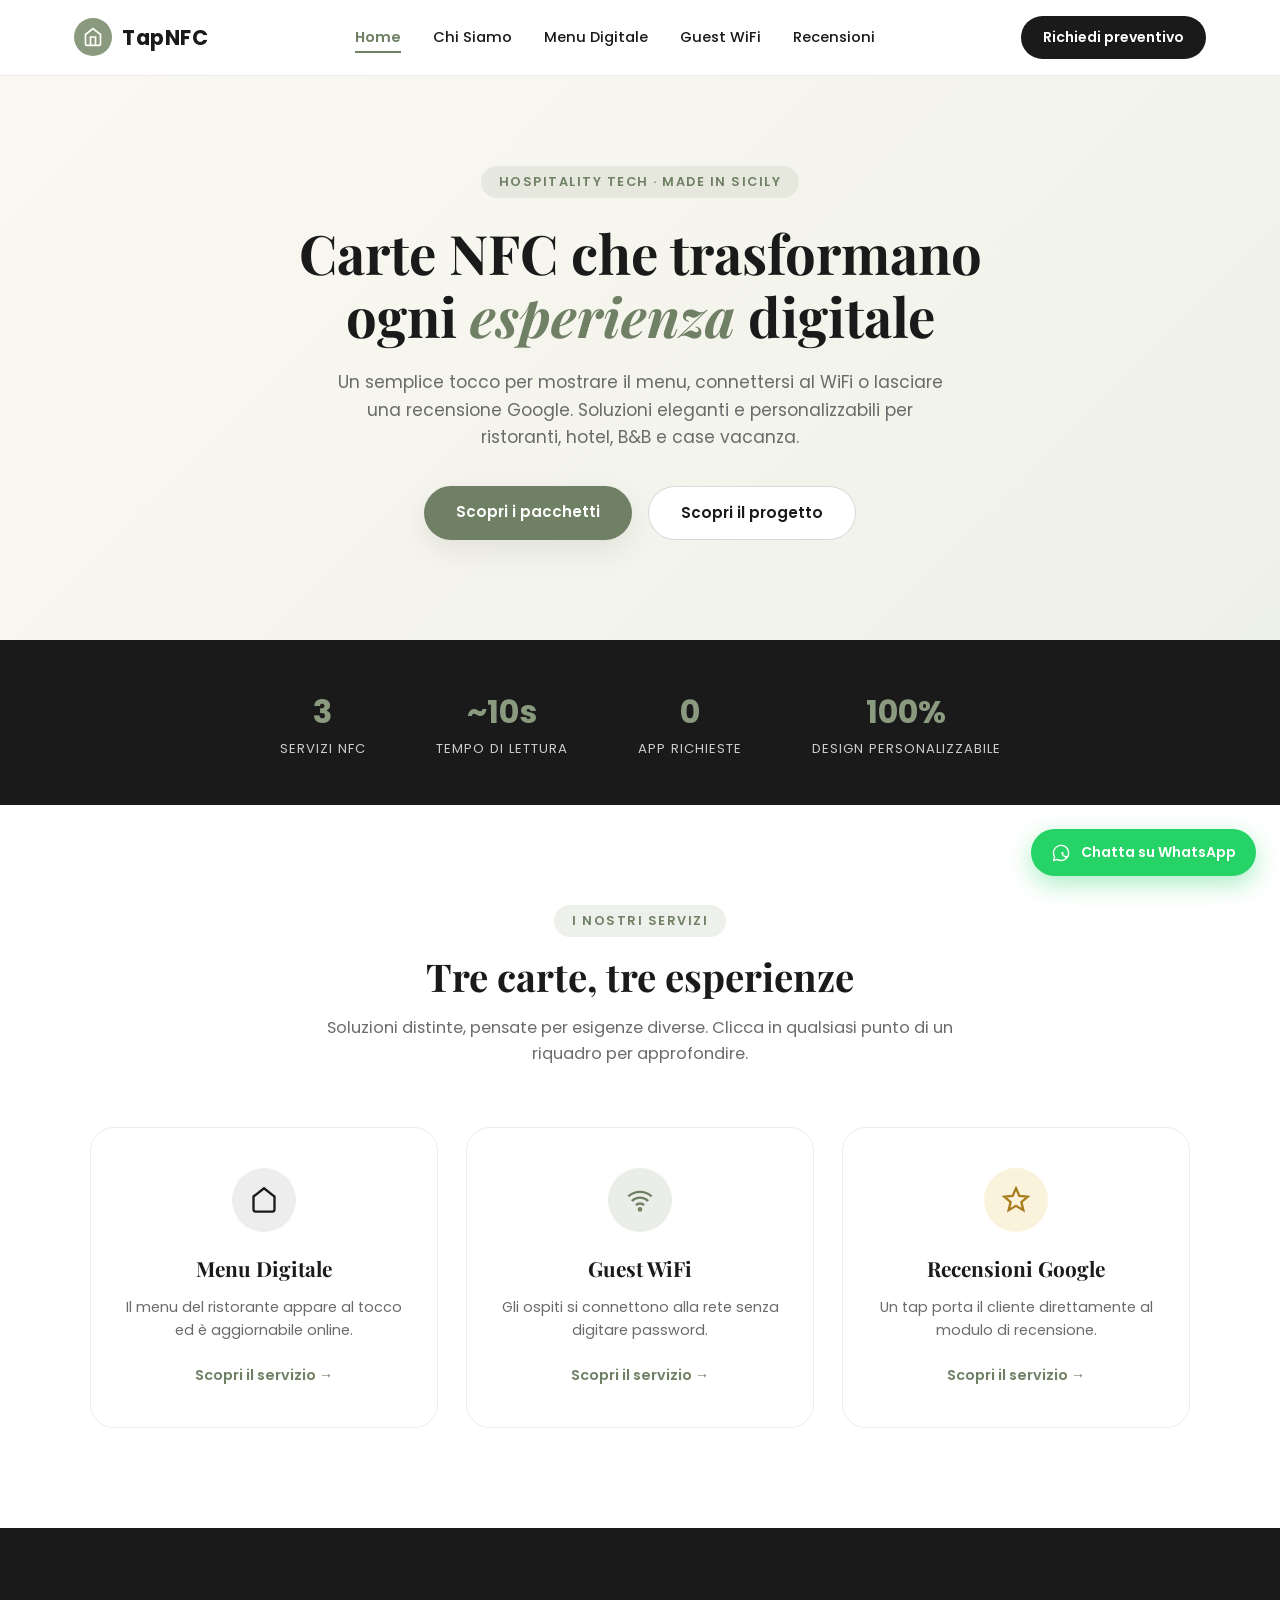
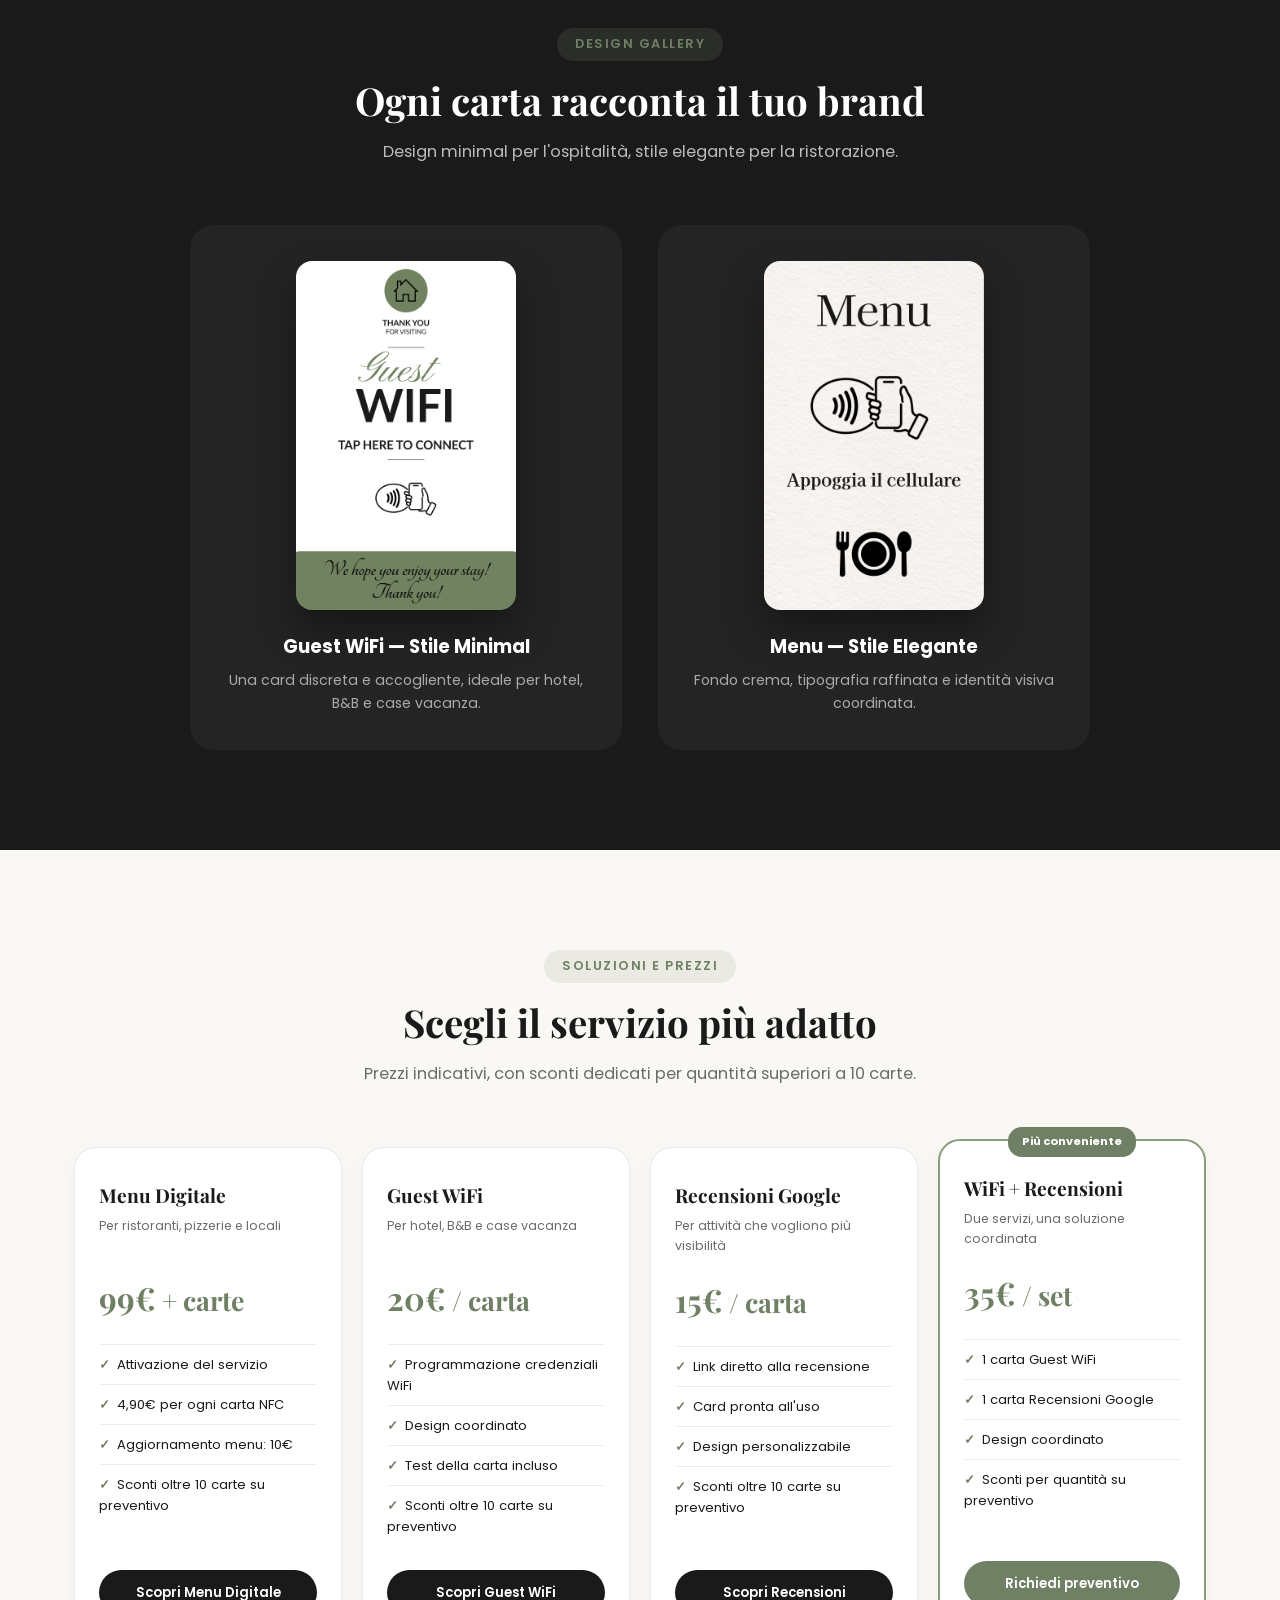
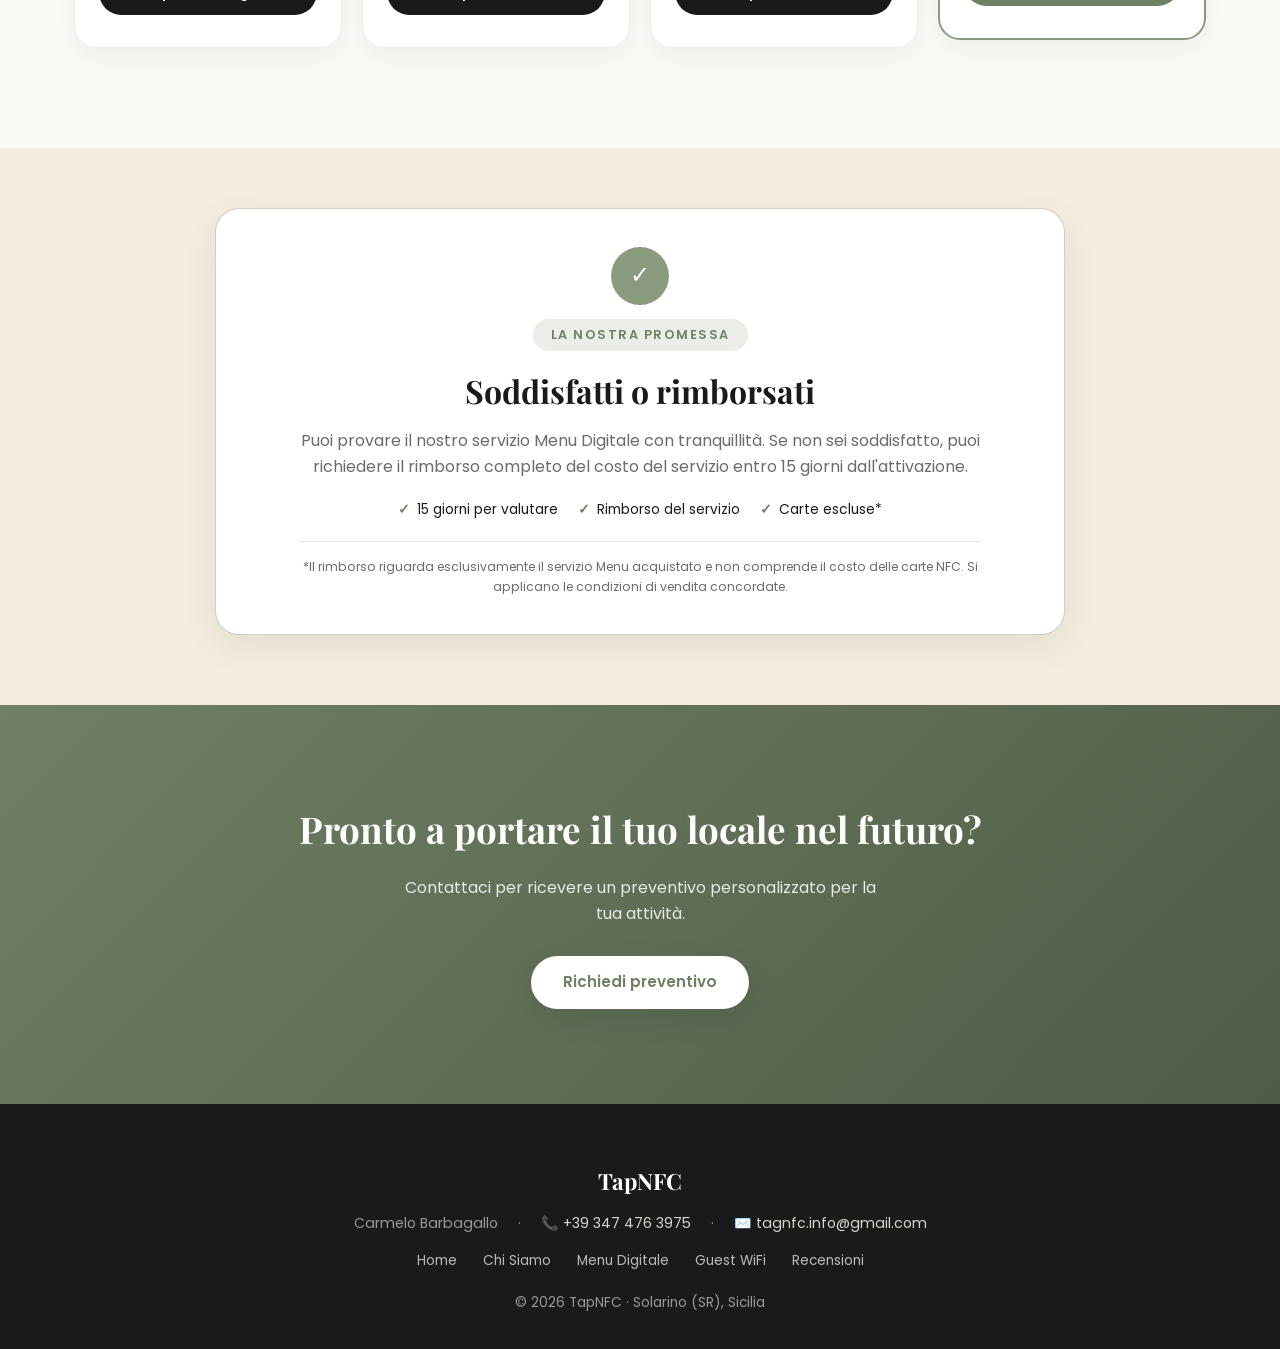
==== index.html @ 0568dc38 "Aggiunto sito tapnfc" ====
<!DOCTYPE html>
<html lang="it">
<head>
<meta charset="UTF-8">
<meta name="viewport" content="width=device-width, initial-scale=1.0">
<title>TapNFC | Carte NFC per Ristoranti, Hotel e B&B</title>
<meta name="description" content="Carte e Stand NFC personalizzati per menu digitali, connessione Guest WiFi e recensioni Google. Soluzioni smart ed eleganti per l'ospitalità e la ristorazione.">
<meta property="og:title" content="TapNFC | Esperienze digitali con un semplice tocco">
<meta property="og:description" content="Soluzioni smart con tecnologia NFC per menu digitali, WiFi ospiti e recensioni Google immediate.">
<meta property="og:type" content="website">
<link rel="preconnect" href="https://fonts.googleapis.com">
<link href="https://fonts.googleapis.com/css2?family=Playfair+Display:wght@500;600;700&family=Poppins:wght@300;400;500;600;700&display=swap" rel="stylesheet">
<link rel="stylesheet" href="shared.css">
<style>
.hero{background:linear-gradient(135deg,#fbf8f2,#eef1e8);padding:90px 24px 100px;text-align:center;position:relative;overflow:hidden}.hero h1{font-size:3.4rem;line-height:1.15;max-width:820px;margin:0 auto 22px}.hero h1 .script{font-style:italic;color:var(--sage-dark)}.hero p{max-width:620px;margin:0 auto 34px;color:var(--gray);font-size:1.08rem}.hero-btns{display:flex;gap:16px;justify-content:center;flex-wrap:wrap}.stats{display:flex;justify-content:center;gap:70px;flex-wrap:wrap;padding:46px 24px;background:var(--black);color:#fff}.stat{text-align:center}.stat h3{font-size:2rem;color:var(--sage);font-family:Poppins}.stat p{font-size:.82rem;color:#ccc;text-transform:uppercase;letter-spacing:1px}.services{padding:100px 24px}.services-grid{display:grid;grid-template-columns:repeat(3,1fr);gap:28px;max-width:1100px;margin:auto}.service-tile{display:block;border-radius:24px;padding:40px 30px;text-align:center;border:1.5px solid rgba(0,0,0,.08);transition:.3s}.service-tile:hover{transform:translateY(-8px);box-shadow:var(--shadow)}.service-tile .icon-circle{width:64px;height:64px;border-radius:50%;display:flex;align-items:center;justify-content:center;margin:0 auto 20px}.tile-menu .icon-circle{background:rgba(26,26,26,.08)}.tile-wifi .icon-circle{background:rgba(138,154,126,.18)}.tile-review .icon-circle{background:rgba(230,180,60,.18)}.service-tile h3{font-size:1.3rem;margin-bottom:10px}.service-tile p{color:var(--gray);font-size:.9rem;margin-bottom:20px}.service-tile .link{color:var(--sage-dark);font-weight:600;font-size:.9rem}.showcase{background:var(--black);color:#fff;padding:100px 24px}.showcase .section-head h2,.showcase .section-head p{color:#fff}.showcase .section-head p{color:#bbb}.showcase-grid{display:grid;grid-template-columns:repeat(2,1fr);gap:36px;max-width:900px;margin:auto}.showcase-item{background:#242424;border-radius:24px;padding:36px 28px;text-align:center}.showcase-item img{width:220px;border-radius:16px;box-shadow:0 20px 40px rgba(0,0,0,.4);margin:0 auto 22px}.showcase-item h4{font-size:1.15rem;margin-bottom:8px}.showcase-item p{color:#aaa;font-size:.88rem}.pricing{padding:100px 24px;background:#faf8f4}.pricing-grid{display:grid;grid-template-columns:repeat(4,1fr);gap:20px;max-width:1180px;margin:auto}.price-card{background:#fff;border:1px solid rgba(0,0,0,.08);border-radius:22px;padding:32px 24px;display:flex;flex-direction:column;position:relative;box-shadow:0 8px 20px rgba(0,0,0,.04)}.price-card.featured{border:2px solid var(--sage);transform:translateY(-8px)}.price-card .badge{position:absolute;top:-14px;left:50%;transform:translateX(-50%);background:var(--sage-dark);color:#fff;padding:6px 14px;border-radius:14px;font-size:.7rem;font-weight:700;white-space:nowrap}.price-card h3{font-size:1.2rem;margin-bottom:6px}.price-card .audience{font-size:.78rem;color:var(--gray);min-height:38px}.price-card .price{font-size:2rem;font-family:'Playfair Display';font-weight:700;margin:18px 0 20px;color:var(--sage-dark)}.price-card ul{list-style:none;margin-bottom:24px;flex:1}.price-card li{font-size:.82rem;padding:9px 0;border-top:1px solid rgba(0,0,0,.07)}.price-card li::before{content:'✓';color:var(--sage-dark);font-weight:700;margin-right:7px}.price-card .cta-btn{display:block;text-align:center;background:var(--black);color:#fff;border-radius:25px;padding:12px;font-size:.82rem;font-weight:600}.price-card.featured .cta-btn{background:var(--sage-dark)}.guarantee{background:var(--cream);padding:60px 24px 70px}.guarantee-box{max-width:850px;margin:auto;background:#fff;border:1.5px solid rgba(138,154,126,.45);border-radius:24px;padding:38px 42px;text-align:center;box-shadow:0 12px 30px rgba(111,128,100,.12)}.guarantee-icon{width:58px;height:58px;margin:0 auto 14px;border-radius:50%;background:var(--sage);color:#fff;display:flex;align-items:center;justify-content:center;font-size:1.5rem}.guarantee .eyebrow{background:rgba(138,154,126,.18);color:var(--sage-dark);margin-bottom:14px}.guarantee h2{font-size:2rem;margin-bottom:12px}.guarantee-box>p{color:var(--gray);max-width:680px;margin:0 auto 20px}.guarantee-points{display:flex;justify-content:center;gap:20px;flex-wrap:wrap;list-style:none;margin:20px auto}.guarantee-points li{font-size:.86rem}.guarantee-points li::before{content:'✓';color:var(--sage-dark);font-weight:700;margin-right:7px}.guarantee-note{font-size:.76rem!important;border-top:1px solid rgba(138,154,126,.25);padding-top:15px;margin-bottom:0!important}.cta-section{background:linear-gradient(135deg,var(--sage-dark),#4f5c46);color:#fff;text-align:center;padding:95px 24px}.cta-section h2{font-size:2.3rem;margin-bottom:16px}.cta-section p{max-width:500px;margin:0 auto 30px;color:rgba(255,255,255,.85)}.cta-section .btn-primary{background:#fff;color:var(--sage-dark)}@media(max-width:1050px){.pricing-grid{grid-template-columns:repeat(2,1fr)}}@media(max-width:900px){.services-grid,.showcase-grid{grid-template-columns:1fr}.hero h1{font-size:2.3rem}.stats{gap:38px}}@media(max-width:560px){.pricing-grid{grid-template-columns:1fr}.price-card.featured{transform:none}.guarantee-box{padding:32px 22px}}
</style>
</head>
<body>
<header>
  <nav>
    <div class="logo">
      <div class="logo-icon">
        <svg viewBox="0 0 24 24" fill="none" stroke="white" stroke-width="2">
          <path d="M3 9l9-7 9 7v11a2 2 0 0 1-2 2H5a2 2 0 0 1-2-2z"/>
          <path d="M9 22V12h6v10"/>
        </svg>
      </div>
      TapNFC
    </div>
    <button class="mobile-toggle" aria-label="Apri menu" aria-expanded="false">
      <span></span>
      <span></span>
      <span></span>
    </button>
    <ul class="nav-links">
      <li><a href="index.html" class="active">Home</a></li>
      <li><a href="chi-siamo.html">Chi Siamo</a></li>
      <li><a href="menu-digitale.html">Menu Digitale</a></li>
      <li><a href="guest-wifi.html">Guest WiFi</a></li>
      <li><a href="recensioni-google.html">Recensioni</a></li>
      <li class="mobile-cta-item"><a href="index.html#contact" class="nav-cta">Richiedi preventivo</a></li>
    </ul>
    <a href="index.html#contact" class="nav-cta desktop-only">Richiedi preventivo</a>
  </nav>
</header>

<section class="hero">
  <div class="container">
    <span class="eyebrow">Hospitality Tech · Made in Sicily</span>
    <h1>Carte NFC che trasformano<br>ogni <span class="script">esperienza</span> digitale</h1>
    <p>Un semplice tocco per mostrare il menu, connettersi al WiFi o lasciare una recensione Google. Soluzioni eleganti e personalizzabili per ristoranti, hotel, B&amp;B e case vacanza.</p>
    <div class="hero-btns">
      <a href="#pricing" class="btn-primary">Scopri i pacchetti</a>
      <a href="chi-siamo.html" class="btn-secondary">Scopri il progetto</a>
    </div>
  </div>
</section>

<div class="stats">
  <div class="stat"><h3>3</h3><p>Servizi NFC</p></div>
  <div class="stat"><h3>~10s</h3><p>Tempo di lettura</p></div>
  <div class="stat"><h3>0</h3><p>App richieste</p></div>
  <div class="stat"><h3>100%</h3><p>Design personalizzabile</p></div>
</div>

<section class="services">
  <div class="container">
    <div class="section-head">
      <span class="eyebrow">I nostri servizi</span>
      <h2>Tre carte, tre esperienze</h2>
      <p>Soluzioni distinte, pensate per esigenze diverse. Clicca in qualsiasi punto di un riquadro per approfondire.</p>
    </div>
    <div class="services-grid">
      <a class="service-tile tile-menu" href="menu-digitale.html">
        <div class="icon-circle">
          <svg viewBox="0 0 24 24" width="28" height="28" fill="none" stroke="#1a1a1a" stroke-width="2"><path d="M3 9l9-7 9 7v11a2 2 0 0 1-2 2H5a2 2 0 0 1-2-2z"/></svg>
        </div>
        <h3>Menu Digitale</h3>
        <p>Il menu del ristorante appare al tocco ed è aggiornabile online.</p>
        <span class="link">Scopri il servizio →</span>
      </a>
      <a class="service-tile tile-wifi" href="guest-wifi.html">
        <div class="icon-circle">
          <svg viewBox="0 0 24 24" width="28" height="28" fill="none" stroke="#6f8064" stroke-width="2"><path d="M2 8.82a15 15 0 0 1 20 0"/><path d="M5 12.859a10 10 0 0 1 14 0"/><path d="M8.5 16.429a5 5 0 0 1 7 0"/><circle cx="12" cy="20" r="1"/></svg>
        </div>
        <h3>Guest WiFi</h3>
        <p>Gli ospiti si connettono alla rete senza digitare password.</p>
        <span class="link">Scopri il servizio →</span>
      </a>
      <a class="service-tile tile-review" href="recensioni-google.html">
        <div class="icon-circle">
          <svg viewBox="0 0 24 24" width="28" height="28" fill="none" stroke="#a97c1f" stroke-width="2"><path d="M12 2l2.9 6.5 7.1.6-5.4 4.7 1.7 6.9L12 17l-6.3 3.7 1.7-6.9L2 9.1l7.1-.6z"/></svg>
        </div>
        <h3>Recensioni Google</h3>
        <p>Un tap porta il cliente direttamente al modulo di recensione.</p>
        <span class="link">Scopri il servizio →</span>
      </a>
    </div>
  </div>
</section>

<section class="showcase">
  <div class="container">
    <div class="section-head">
      <span class="eyebrow">Design gallery</span>
      <h2>Ogni carta racconta il tuo brand</h2>
      <p>Design minimal per l'ospitalità, stile elegante per la ristorazione.</p>
    </div>
    <div class="showcase-grid">
      <div class="showcase-item">
        <img src="images/HQ_WIFI_card.png" alt="Design Guest WiFi" loading="lazy">
        <h4>Guest WiFi — Stile Minimal</h4>
        <p>Una card discreta e accogliente, ideale per hotel, B&amp;B e case vacanza.</p>
      </div>
      <div class="showcase-item">
        <img src="images/HQ_menu_fronte.png" alt="Design Menu Ristorante" loading="lazy">
        <h4>Menu — Stile Elegante</h4>
        <p>Fondo crema, tipografia raffinata e identità visiva coordinata.</p>
      </div>
    </div>
  </div>
</section>

<section class="pricing" id="pricing">
  <div class="container">
    <div class="section-head">
      <span class="eyebrow">Soluzioni e prezzi</span>
      <h2>Scegli il servizio più adatto</h2>
      <p>Prezzi indicativi, con sconti dedicati per quantità superiori a 10 carte.</p>
    </div>
    <div class="pricing-grid">
      <div class="price-card">
        <h3>Menu Digitale</h3>
        <p class="audience">Per ristoranti, pizzerie e locali</p>
        <div class="price">99€ <small>+ carte</small></div>
        <ul>
          <li>Attivazione del servizio</li>
          <li>4,90€ per ogni carta NFC</li>
          <li>Aggiornamento menu: 10€</li>
          <li>Sconti oltre 10 carte su preventivo</li>
        </ul>
        <a href="menu-digitale.html" class="cta-btn">Scopri Menu Digitale</a>
      </div>
      <div class="price-card">
        <h3>Guest WiFi</h3>
        <p class="audience">Per hotel, B&amp;B e case vacanza</p>
        <div class="price">20€ <small>/ carta</small></div>
        <ul>
          <li>Programmazione credenziali WiFi</li>
          <li>Design coordinato</li>
          <li>Test della carta incluso</li>
          <li>Sconti oltre 10 carte su preventivo</li>
        </ul>
        <a href="guest-wifi.html" class="cta-btn">Scopri Guest WiFi</a>
      </div>
      <div class="price-card">
        <h3>Recensioni Google</h3>
        <p class="audience">Per attività che vogliono più visibilità</p>
        <div class="price">15€ <small>/ carta</small></div>
        <ul>
          <li>Link diretto alla recensione</li>
          <li>Card pronta all'uso</li>
          <li>Design personalizzabile</li>
          <li>Sconti oltre 10 carte su preventivo</li>
        </ul>
        <a href="recensioni-google.html" class="cta-btn">Scopri Recensioni</a>
      </div>
      <div class="price-card featured">
        <span class="badge">Più conveniente</span>
        <h3>WiFi + Recensioni</h3>
        <p class="audience">Due servizi, una soluzione coordinata</p>
        <div class="price">35€ <small>/ set</small></div>
        <ul>
          <li>1 carta Guest WiFi</li>
          <li>1 carta Recensioni Google</li>
          <li>Design coordinato</li>
          <li>Sconti per quantità su preventivo</li>
        </ul>
        <a href="#contact" class="cta-btn">Richiedi preventivo</a>
      </div>
    </div>
  </div>
</section>

<section class="guarantee">
  <div class="guarantee-box">
    <div class="guarantee-icon">✓</div>
    <span class="eyebrow">La nostra promessa</span>
    <h2>Soddisfatti o rimborsati</h2>
    <p>Puoi provare il nostro servizio Menu Digitale con tranquillità. Se non sei soddisfatto, puoi richiedere il rimborso completo del costo del servizio entro 15 giorni dall'attivazione.</p>
    <ul class="guarantee-points">
      <li>15 giorni per valutare</li>
      <li>Rimborso del servizio</li>
      <li>Carte escluse*</li>
    </ul>
    <p class="guarantee-note">*Il rimborso riguarda esclusivamente il servizio Menu acquistato e non comprende il costo delle carte NFC. Si applicano le condizioni di vendita concordate.</p>
  </div>
</section>

<section class="cta-section" id="contact">
  <div class="container">
    <h2>Pronto a portare il tuo locale nel futuro?</h2>
    <p>Contattaci per ricevere un preventivo personalizzato per la tua attività.</p>
    <a href="mailto:tagnfc.info@gmail.com" class="btn-primary">Richiedi preventivo</a>
  </div>
</section>

<a href="https://wa.me/393474763975?text=Ciao%20Carmelo,%20vorrei%20informazioni%20sulle%20carte%20TapNFC%20per%20la%20mia%20attivit%C3%A0." target="_blank" rel="noopener noreferrer" class="floating-contact" aria-label="Contattaci su WhatsApp">
  <svg viewBox="0 0 24 24" fill="currentColor">
    <path d="M12.04 2c-5.46 0-9.91 4.45-9.91 9.91 0 1.75.46 3.45 1.32 4.95L2.05 22l5.25-1.38c1.45.79 3.08 1.21 4.74 1.21 5.46 0 9.91-4.45 9.91-9.91 0-2.65-1.03-5.14-2.9-7.01A9.816 9.816 0 0 0 12.04 2zm.01 1.67c2.2 0 4.26.86 5.82 2.42a8.225 8.225 0 0 1 2.41 5.83c0 4.54-3.7 8.24-8.24 8.24-1.48 0-2.93-.4-4.2-1.15l-.3-.18-3.12.82.83-3.04-.2-.31a8.196 8.196 0 0 1-1.26-4.38c0-4.54 3.7-8.24 8.24-8.24zm4.78 11.66c-.2-.1-.18-.09-1.07-.54-.89-.44-1.04-.54-1.18-.74-.15-.2-.05-.3.05-.44.1-.15.25-.3.35-.45.1-.15.15-.25.2-.4.05-.15 0-.3-.05-.4-.05-.1-.45-1.08-.62-1.48-.16-.39-.33-.34-.45-.34h-.39c-.13 0-.35.05-.53.25-.18.2-.7.68-.7 1.66s.72 1.92.82 2.05c.1.15 1.41 2.15 3.42 3.02.48.21.85.33 1.14.43.48.15.92.13 1.27.08.39-.06 1.19-.49 1.36-.96.17-.47.17-.88.12-.96-.05-.08-.18-.13-.38-.23z"/>
  </svg>
  <span>Chatta su WhatsApp</span>
</a>

<footer>
  <div class="footer-logo">TapNFC</div>
  <div class="footer-contact-info">
    <span>Carmelo Barbagallo</span>
    <span>·</span>
    <a href="tel:+393474763975">📞 +39 347 476 3975</a>
    <span>·</span>
    <a href="mailto:tagnfc.info@gmail.com">✉️ tagnfc.info@gmail.com</a>
  </div>
  <div class="footer-links">
    <a href="index.html">Home</a>
    <a href="chi-siamo.html">Chi Siamo</a>
    <a href="menu-digitale.html">Menu Digitale</a>
    <a href="guest-wifi.html">Guest WiFi</a>
    <a href="recensioni-google.html">Recensioni</a>
  </div>
  <p>&copy; 2026 TapNFC · Solarino (SR), Sicilia</p>
</footer>

<script src="shared.js" defer></script>
</body>
</html>
---- shared.css ----
:root {
  --sage: #8a9a7e;
  --sage-dark: #6f8064;
  --cream: #f4ecdf;
  --black: #1a1a1a;
  --white: #ffffff;
  --gray: #6b6b6b;
  --gray-light: #f7f7f7;
  --border-light: rgba(0, 0, 0, 0.08);
  --shadow: 0 10px 30px rgba(0, 0, 0, 0.08);
  --shadow-lg: 0 20px 45px rgba(0, 0, 0, 0.12);
  --transition: all 0.25s cubic-bezier(0.16, 1, 0.3, 1);
}

* {
  margin: 0;
  padding: 0;
  box-sizing: border-box;
}

html {
  scroll-behavior: smooth;
  -webkit-text-size-adjust: 100%;
  overflow-x: clip;
}

body {
  font-family: 'Poppins', -apple-system, BlinkMacSystemFont, sans-serif;
  color: var(--black);
  background: var(--white);
  line-height: 1.6;
  overflow-x: clip;
  width: 100%;
  position: relative;
}

h1, h2, h3, .script {
  font-family: 'Playfair Display', Georgia, serif;
}

a {
  text-decoration: none;
  color: inherit;
}

img {
  max-width: 100%;
  height: auto;
  display: block;
}

.container {
  max-width: 1180px;
  margin: 0 auto;
  padding: 0 24px;
}

/* Header & Navigation (Always Sticky on Desktop and Mobile) */
header {
  position: -webkit-sticky;
  position: sticky;
  top: 0;
  left: 0;
  width: 100%;
  z-index: 1100;
  background: transparent;
  border-bottom: 1px solid var(--border-light);
  isolation: isolate;
}

/* L'effetto vetro è isolato su uno pseudo-elemento: backdrop-filter crea un
   containing block per i discendenti "position: fixed" (come .nav-links),
   quindi va tenuto FUORI dall'elemento <header> stesso. */
header::before {
  content: '';
  position: absolute;
  inset: 0;
  background: rgba(255, 255, 255, 0.95);
  backdrop-filter: blur(12px);
  -webkit-backdrop-filter: blur(12px);
  z-index: -1;
}

nav {
  display: flex;
  align-items: center;
  justify-content: space-between;
  padding: 16px 24px;
  max-width: 1180px;
  margin: 0 auto;
}

.logo {
  display: flex;
  align-items: center;
  gap: 10px;
  font-weight: 700;
  font-size: 1.3rem;
  letter-spacing: 0.5px;
  color: var(--black);
  z-index: 1200;
}

.logo-icon {
  width: 38px;
  height: 38px;
  border-radius: 50%;
  background: var(--sage);
  display: flex;
  align-items: center;
  justify-content: center;
  flex-shrink: 0;
}

.logo-icon svg {
  width: 20px;
  height: 20px;
  stroke: white;
}

.nav-links {
  display: flex;
  gap: 32px;
  list-style: none;
  align-items: center;
}

.nav-links li a:not(.nav-cta) {
  font-size: 0.92rem;
  font-weight: 500;
  color: var(--black);
  position: relative;
  padding: 6px 0;
  transition: color 0.2s ease;
}

.nav-links li a:not(.nav-cta)::after {
  content: '';
  position: absolute;
  bottom: 0;
  left: 0;
  width: 0%;
  height: 2px;
  background: var(--sage-dark);
  transition: width 0.25s ease;
}

.nav-links li a:not(.nav-cta).active {
  color: var(--sage-dark);
  font-weight: 600;
}

.nav-links li a:not(.nav-cta).active::after,
.nav-links li a:not(.nav-cta):hover::after {
  width: 100%;
}

.nav-links li a:not(.nav-cta):hover {
  color: var(--sage-dark);
}

/* Hide mobile CTA in desktop navigation */
.mobile-cta-item {
  display: none;
}

.nav-cta {
  background: var(--black);
  color: #ffffff !important;
  padding: 10px 22px;
  border-radius: 30px;
  font-size: 0.88rem;
  font-weight: 600;
  transition: var(--transition);
  display: inline-flex;
  align-items: center;
  justify-content: center;
  white-space: nowrap;
  border: none;
  text-decoration: none !important;
}

.nav-cta:hover {
  background: var(--sage-dark);
  color: #ffffff !important;
  transform: translateY(-2px);
  box-shadow: 0 6px 16px rgba(0, 0, 0, 0.12);
}

/* Mobile Hamburger Toggle */
.mobile-toggle {
  display: none;
  flex-direction: column;
  justify-content: space-around;
  width: 32px;
  height: 26px;
  background: transparent;
  border: none;
  cursor: pointer;
  padding: 2px;
  z-index: 1200;
}

.mobile-toggle span {
  width: 100%;
  height: 2.5px;
  background: var(--black);
  border-radius: 2px;
  transition: all 0.3s ease;
}

.mobile-toggle.is-active span:nth-child(1) {
  transform: translateY(7.5px) rotate(45deg);
}

.mobile-toggle.is-active span:nth-child(2) {
  opacity: 0;
}

.mobile-toggle.is-active span:nth-child(3) {
  transform: translateY(-7.5px) rotate(-45deg);
}

/* Typography & Badges */
.eyebrow {
  display: inline-block;
  padding: 6px 18px;
  border-radius: 20px;
  background: rgba(138, 154, 126, 0.15);
  color: var(--sage-dark);
  font-size: 0.8rem;
  font-weight: 600;
  letter-spacing: 1.5px;
  text-transform: uppercase;
  margin-bottom: 24px;
}

.btn-primary {
  background: var(--sage-dark);
  color: white;
  padding: 14px 32px;
  border-radius: 32px;
  font-weight: 600;
  font-size: 0.95rem;
  box-shadow: var(--shadow);
  transition: var(--transition);
  display: inline-block;
  border: none;
  cursor: pointer;
  text-align: center;
}

.btn-primary:hover {
  transform: translateY(-3px);
  background: #5c6b52;
  box-shadow: var(--shadow-lg);
}

.btn-secondary {
  background: white;
  color: var(--black);
  padding: 14px 32px;
  border-radius: 32px;
  font-weight: 600;
  font-size: 0.95rem;
  border: 1.5px solid rgba(0, 0, 0, 0.15);
  transition: var(--transition);
  display: inline-block;
  text-align: center;
}

.btn-secondary:hover {
  transform: translateY(-3px);
  border-color: var(--sage-dark);
  color: var(--sage-dark);
  box-shadow: 0 6px 18px rgba(0, 0, 0, 0.06);
}

/* Sections */
section {
  padding: 100px 24px;
}

.section-head {
  text-align: center;
  max-width: 680px;
  margin: 0 auto 60px;
}

.section-head .eyebrow {
  margin-bottom: 16px;
}

.section-head h2 {
  font-size: 2.4rem;
  margin-bottom: 16px;
  font-weight: 700;
  line-height: 1.2;
}

.section-head p {
  color: var(--gray);
  font-size: 1.02rem;
}

/* Floating Quick Contact (WhatsApp Sticky) */
.floating-contact {
  position: fixed;
  bottom: 24px;
  right: 24px;
  z-index: 9999;
  background: #25D366;
  color: #ffffff !important;
  padding: 12px 20px;
  border-radius: 50px;
  display: flex;
  align-items: center;
  gap: 10px;
  font-size: 0.88rem;
  font-weight: 600;
  box-shadow: 0 8px 24px rgba(37, 211, 102, 0.38);
  transition: transform 0.25s ease, box-shadow 0.25s ease, background 0.25s ease;
  text-decoration: none !important;
  bottom: max(24px, env(safe-area-inset-bottom, 24px));
  right: max(24px, env(safe-area-inset-right, 24px));
}

.floating-contact:hover {
  background: #20ba5a;
  transform: translateY(-3px) scale(1.03);
  box-shadow: 0 12px 28px rgba(37, 211, 102, 0.48);
}

.floating-contact svg {
  width: 20px;
  height: 20px;
  fill: currentColor;
  flex-shrink: 0;
}

/* Footer */
footer {
  background: var(--black);
  color: #999;
  padding: 60px 24px 35px;
  text-align: center;
  font-size: 0.85rem;
}

footer .footer-logo {
  color: white;
  font-family: 'Playfair Display', serif;
  font-size: 1.4rem;
  font-weight: 700;
  margin-bottom: 8px;
}

footer .footer-contact-info {
  display: flex;
  justify-content: center;
  align-items: center;
  gap: 20px;
  margin: 12px 0 16px;
  flex-wrap: wrap;
  font-size: 0.88rem;
}

footer .footer-contact-info a {
  color: #d1d9cc;
  transition: color 0.2s ease;
  display: inline-flex;
  align-items: center;
  gap: 6px;
}

footer .footer-contact-info a:hover {
  color: var(--sage);
}

footer .footer-links {
  display: flex;
  justify-content: center;
  gap: 26px;
  margin: 16px 0 20px;
  flex-wrap: wrap;
}

footer .footer-links a {
  color: #bbb;
  transition: color 0.2s ease;
}

footer .footer-links a:hover {
  color: var(--sage);
}

/* Responsive Media Queries */
@media (max-width: 900px) {
  .mobile-toggle {
    display: flex;
  }

  .nav-links {
    position: fixed;
    top: 0;
    right: 0;
    width: 82%;
    max-width: 320px;
    height: 100vh;
    height: 100dvh;
    background: #ffffff !important;
    flex-direction: column;
    align-items: stretch;
    justify-content: flex-start;
    padding: 85px 28px 40px;
    gap: 16px;
    box-shadow: -10px 0 35px rgba(0, 0, 0, 0.25);
    transform: translateX(100%);
    transition: transform 0.35s cubic-bezier(0.16, 1, 0.3, 1), visibility 0.35s;
    visibility: hidden;
    pointer-events: none;
    z-index: 1200;
    overflow-y: auto;
    -webkit-overflow-scrolling: touch;
  }

  .nav-links.is-open {
    transform: translateX(0);
    visibility: visible;
    pointer-events: auto;
  }

  .nav-links li {
    width: 100%;
  }

  .nav-links li a:not(.nav-cta) {
    font-size: 1.1rem;
    font-weight: 600;
    display: block;
    padding: 10px 0;
    border-bottom: 1px solid rgba(0, 0, 0, 0.06);
    color: var(--black);
  }

  .mobile-cta-item {
    display: block;
    margin-top: 12px;
    width: 100%;
  }

  .mobile-cta-item .nav-cta {
    width: 100%;
    display: block;
    text-align: center;
    padding: 14px 20px;
    background: var(--sage-dark);
    color: #ffffff !important;
    font-size: 0.95rem;
  }

  .nav-cta.desktop-only {
    display: none !important;
  }

  .nav-backdrop {
    position: fixed;
    top: 0;
    left: 0;
    width: 100vw;
    height: 100vh;
    height: 100dvh;
    background: rgba(0, 0, 0, 0.5);
    backdrop-filter: blur(4px);
    -webkit-backdrop-filter: blur(4px);
    opacity: 0;
    pointer-events: none;
    transition: opacity 0.3s ease;
    z-index: 1050;
  }

  .nav-backdrop.is-active {
    opacity: 1;
    pointer-events: auto;
  }

  .floating-contact {
    bottom: 20px;
    right: 18px;
    padding: 11px 18px;
    font-size: 0.84rem;
    bottom: max(20px, env(safe-area-inset-bottom, 20px));
    right: max(18px, env(safe-area-inset-right, 18px));
  }

  section {
    padding: 70px 20px;
  }

  .section-head h2 {
    font-size: 2rem;
  }
}
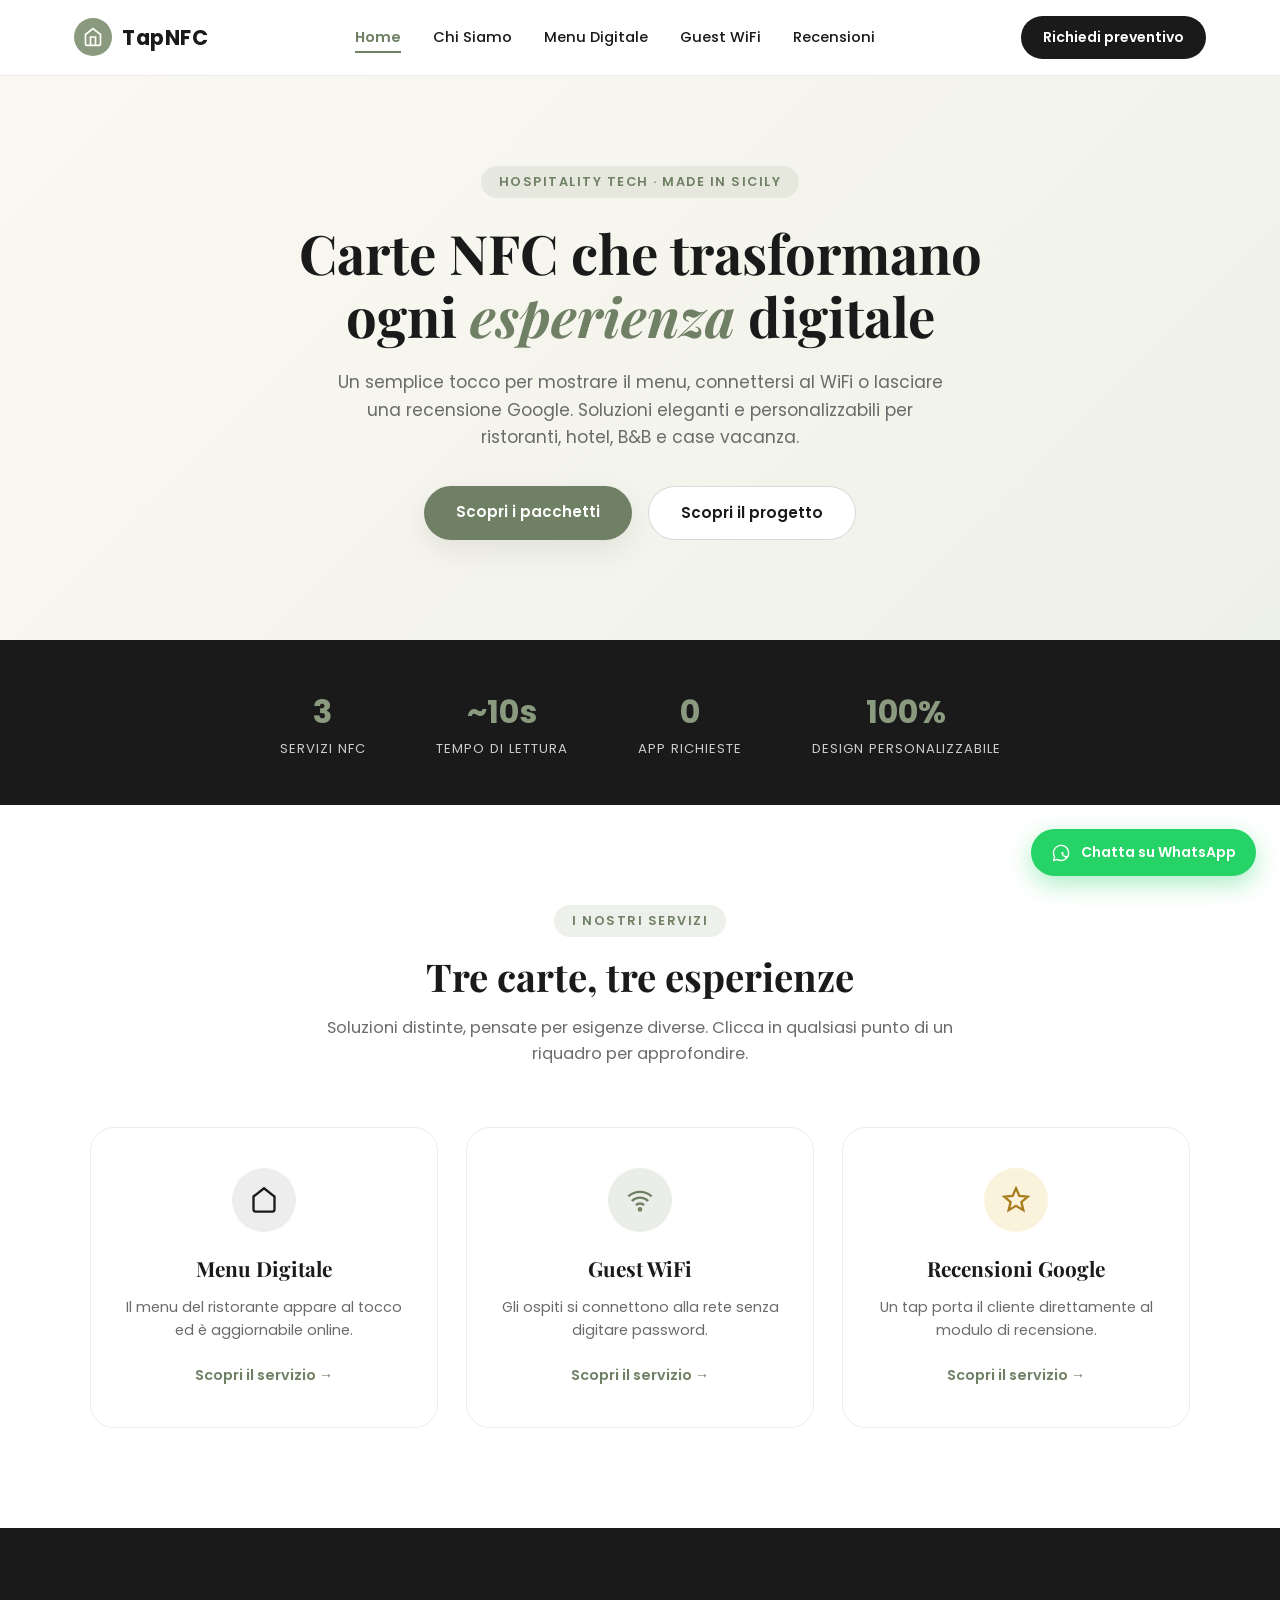
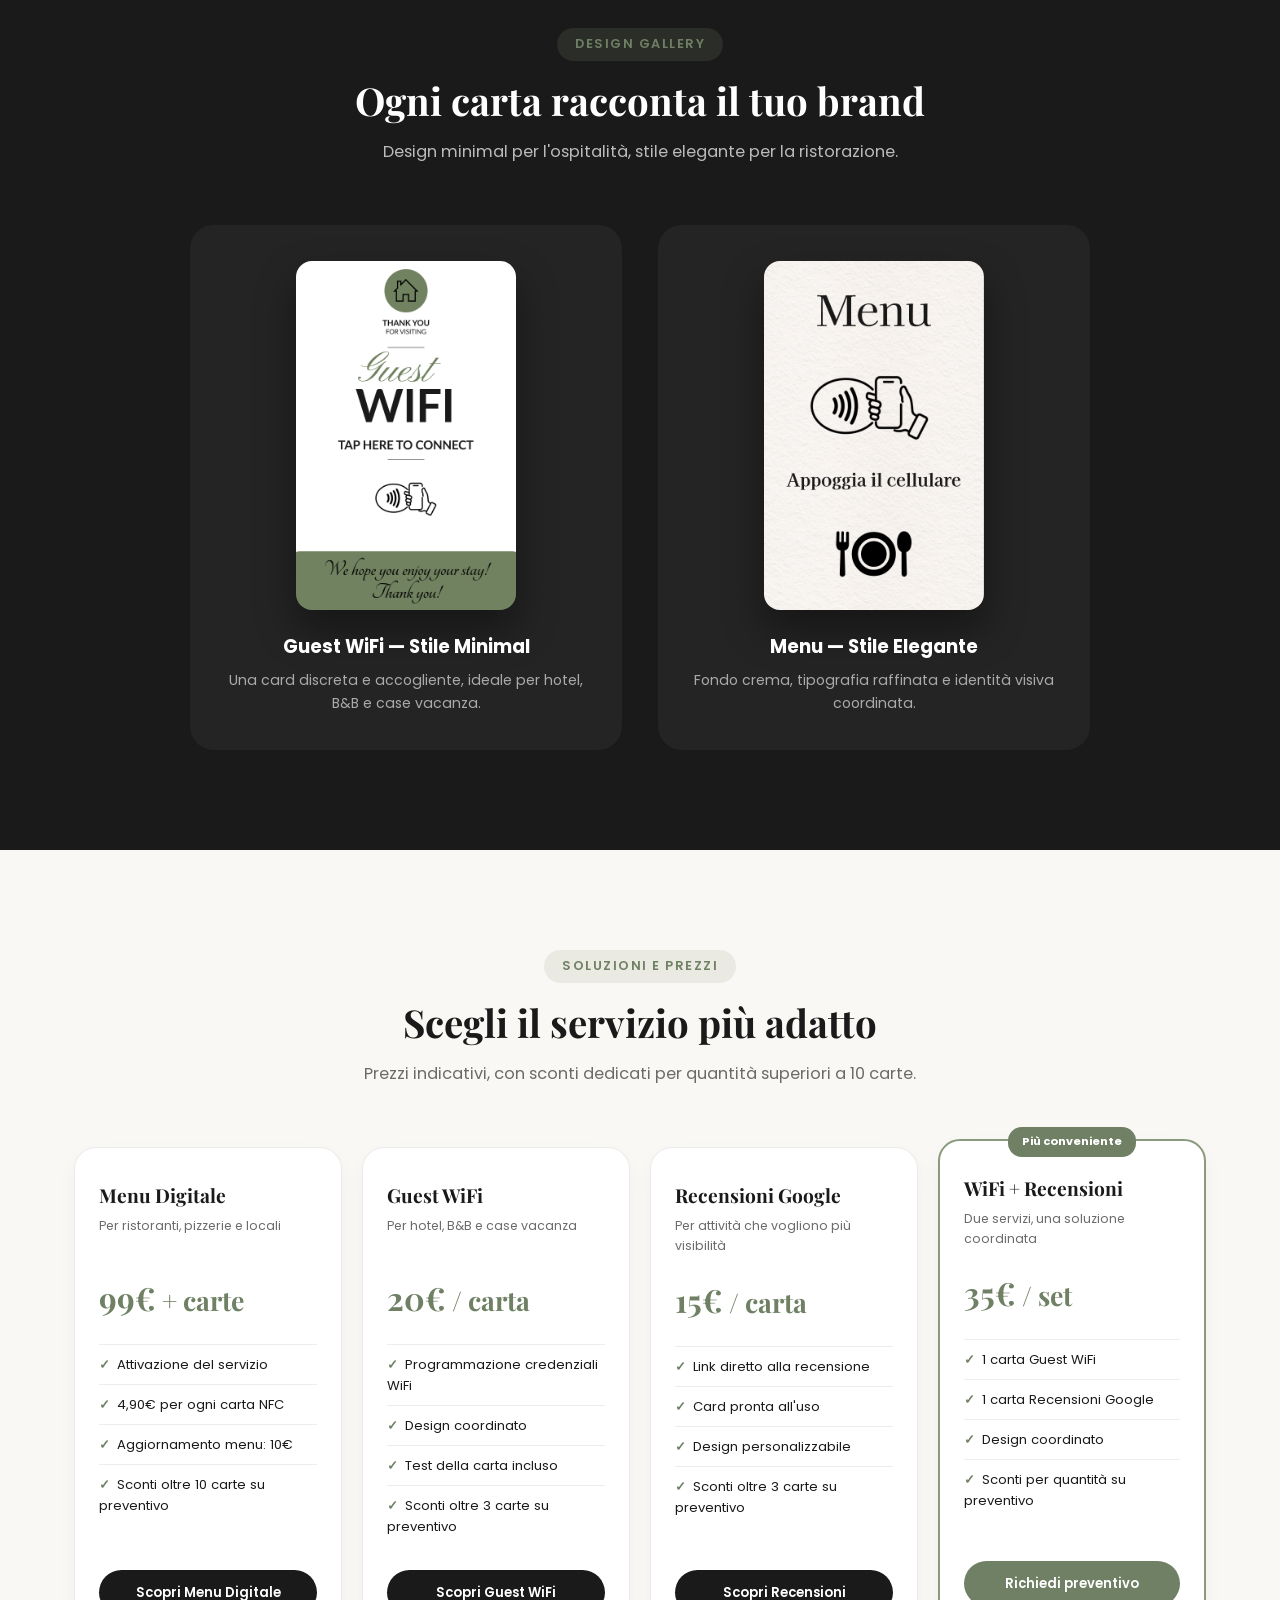
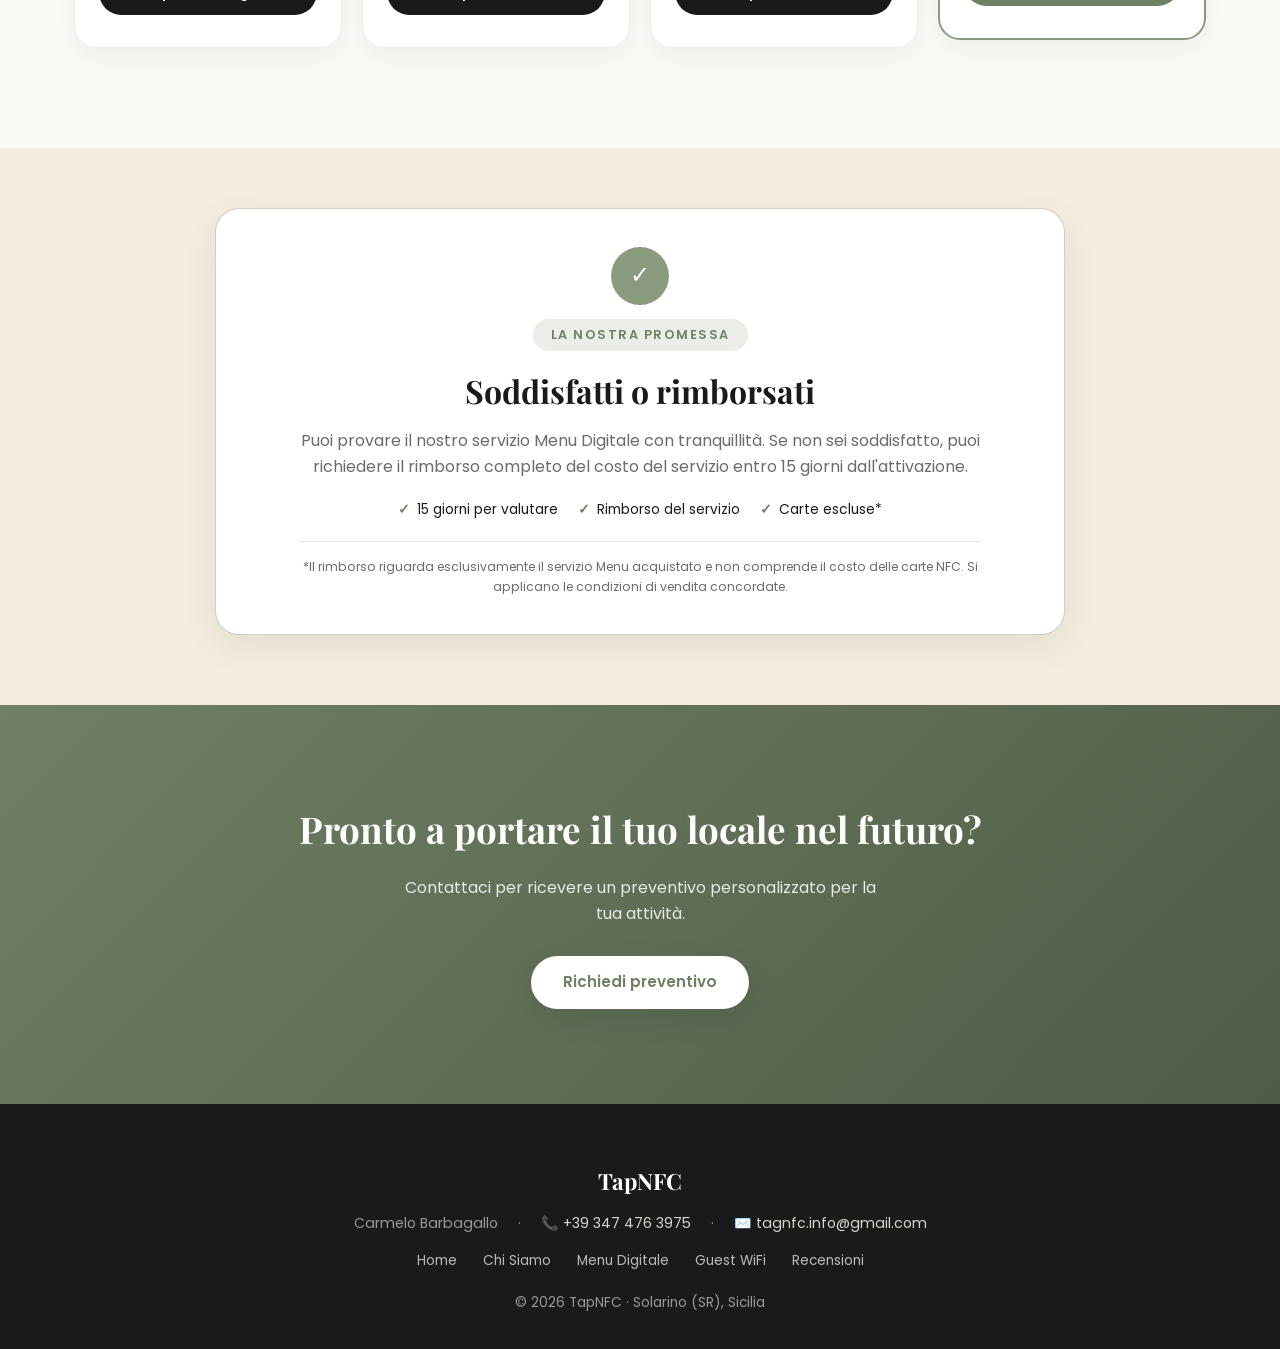
==== commit 07551395: "Update index.html" ====
--- a/index.html
+++ b/index.html
@@ -149,7 +149,7 @@
           <li>Programmazione credenziali WiFi</li>
           <li>Design coordinato</li>
           <li>Test della carta incluso</li>
-          <li>Sconti oltre 10 carte su preventivo</li>
+          <li>Sconti oltre 3 carte su preventivo</li>
         </ul>
         <a href="guest-wifi.html" class="cta-btn">Scopri Guest WiFi</a>
       </div>
@@ -161,7 +161,7 @@
           <li>Link diretto alla recensione</li>
           <li>Card pronta all'uso</li>
           <li>Design personalizzabile</li>
-          <li>Sconti oltre 10 carte su preventivo</li>
+          <li>Sconti oltre 3 carte su preventivo</li>
         </ul>
         <a href="recensioni-google.html" class="cta-btn">Scopri Recensioni</a>
       </div>
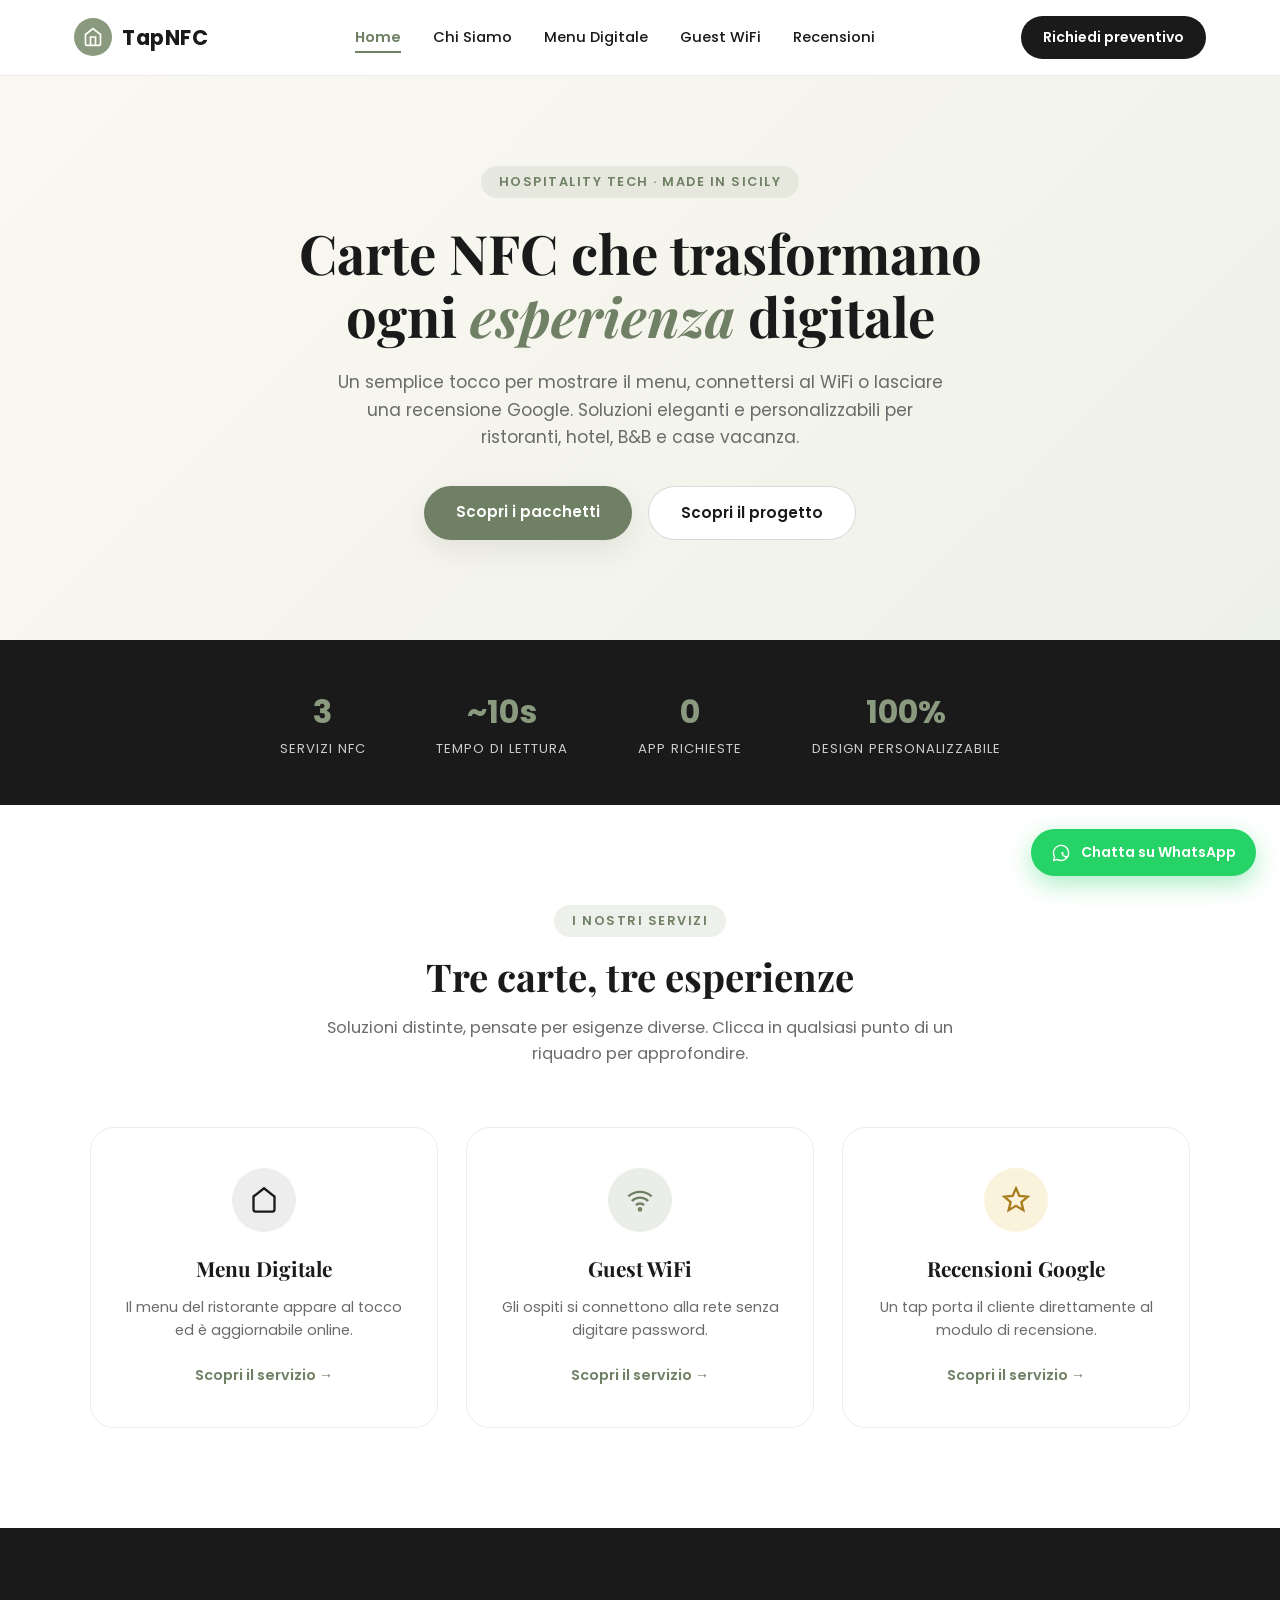
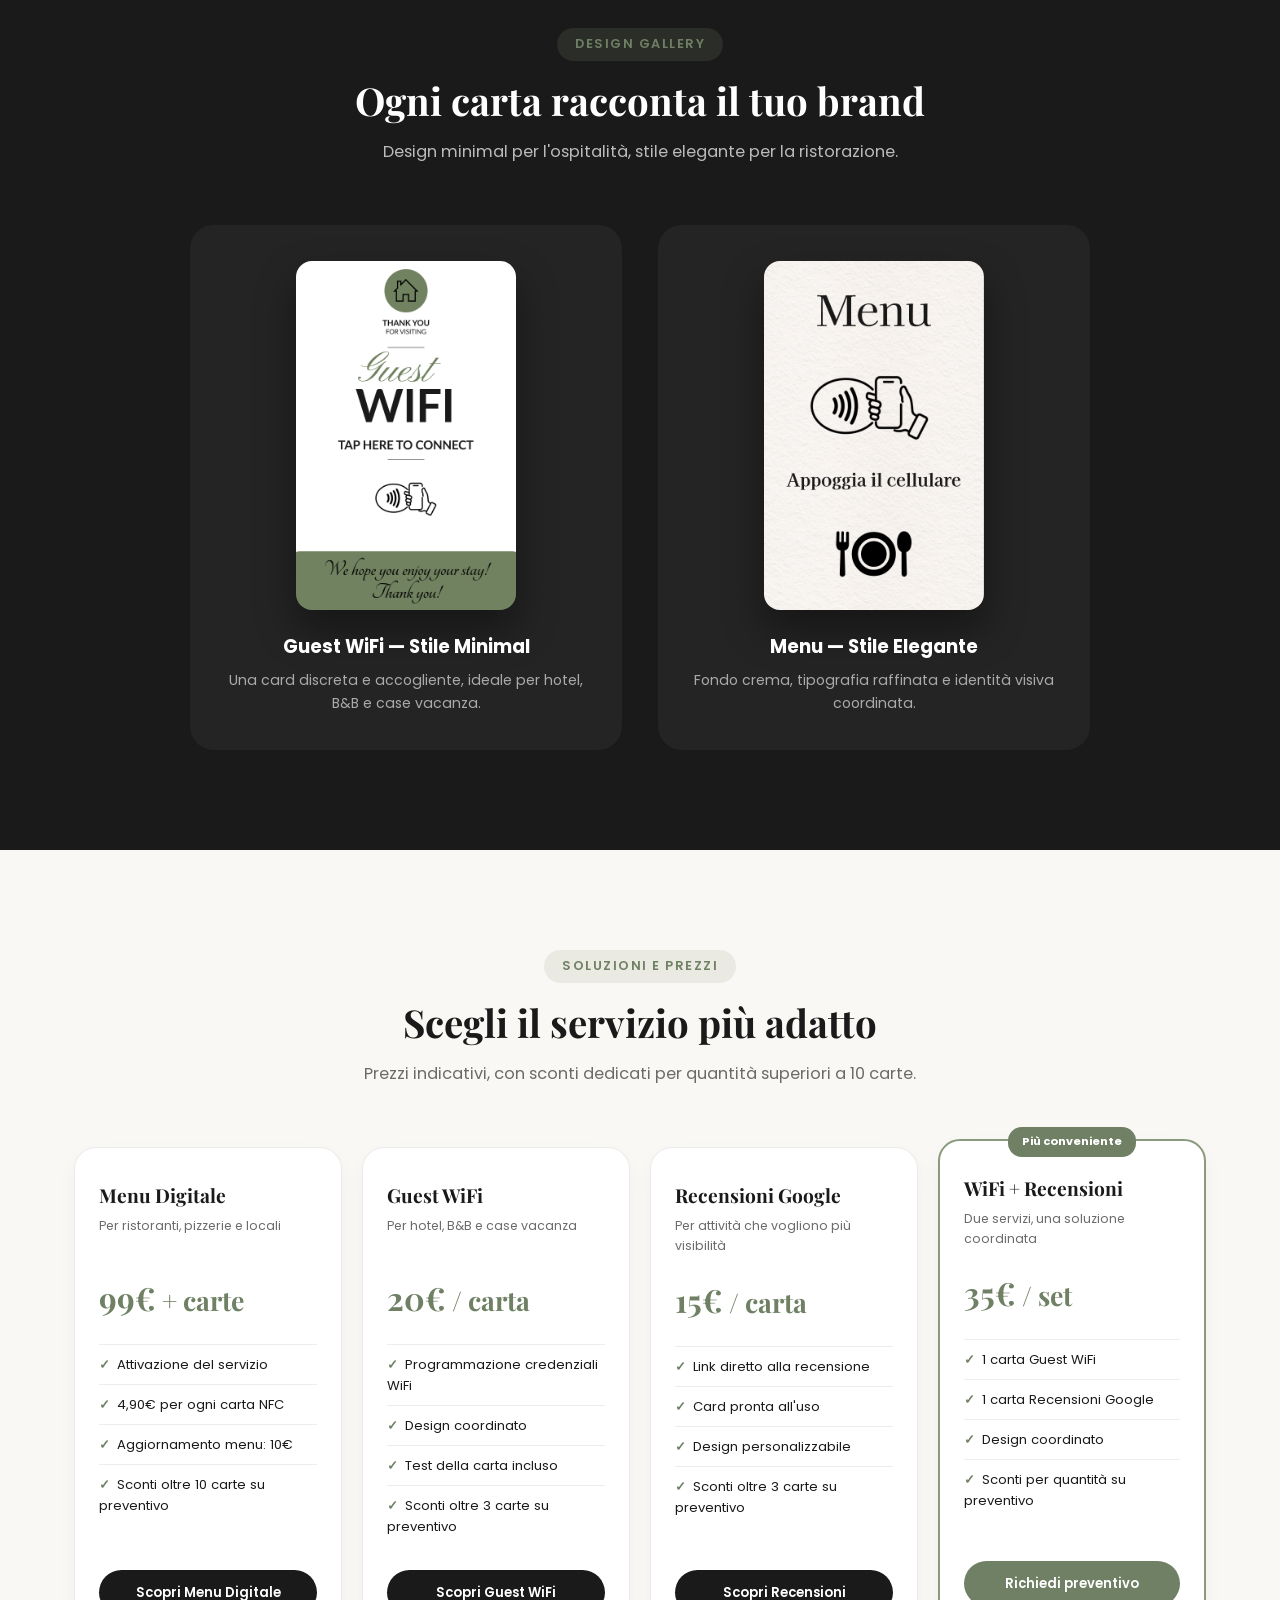
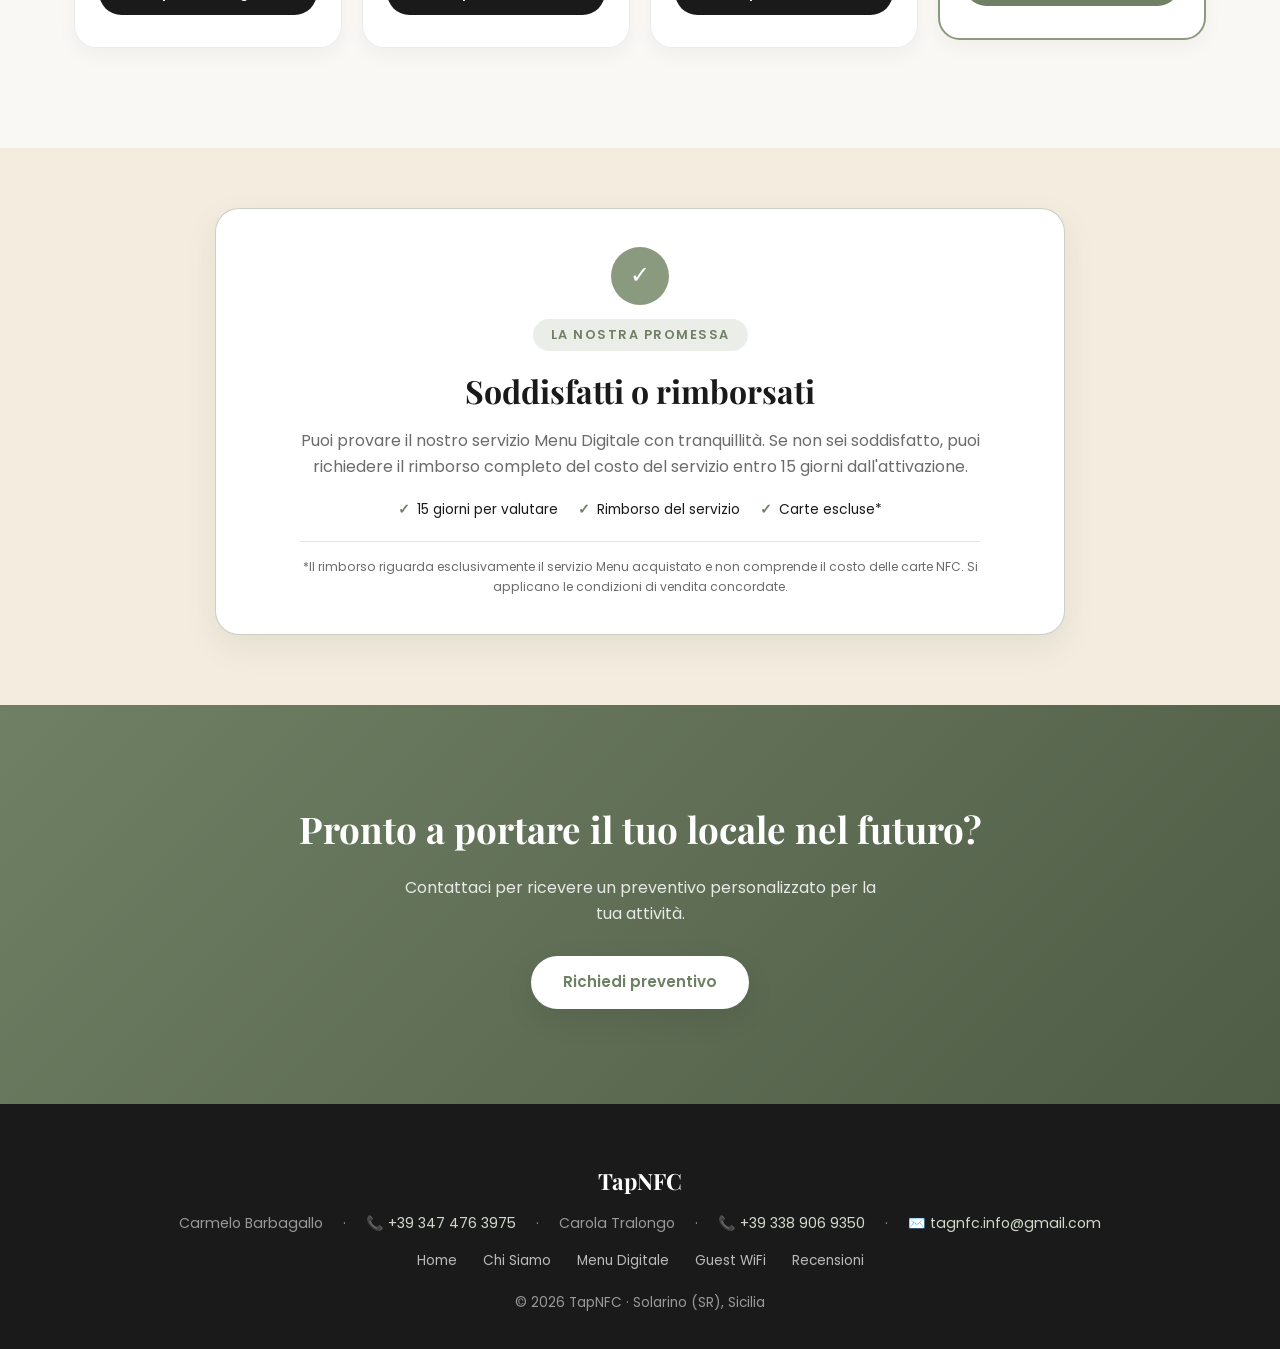
==== commit b88fda62: "Aggiunge contatto Carola Tralongo nei footer di tutte le pagine" ====
--- a/index.html
+++ b/index.html
@@ -219,6 +219,10 @@
     <span>·</span>
     <a href="tel:+393474763975">📞 +39 347 476 3975</a>
     <span>·</span>
+    <span>Carola Tralongo</span>
+    <span>·</span>
+    <a href="tel:+393389069350">📞 +39 338 906 9350</a>
+    <span>·</span>
     <a href="mailto:tagnfc.info@gmail.com">✉️ tagnfc.info@gmail.com</a>
   </div>
   <div class="footer-links">
